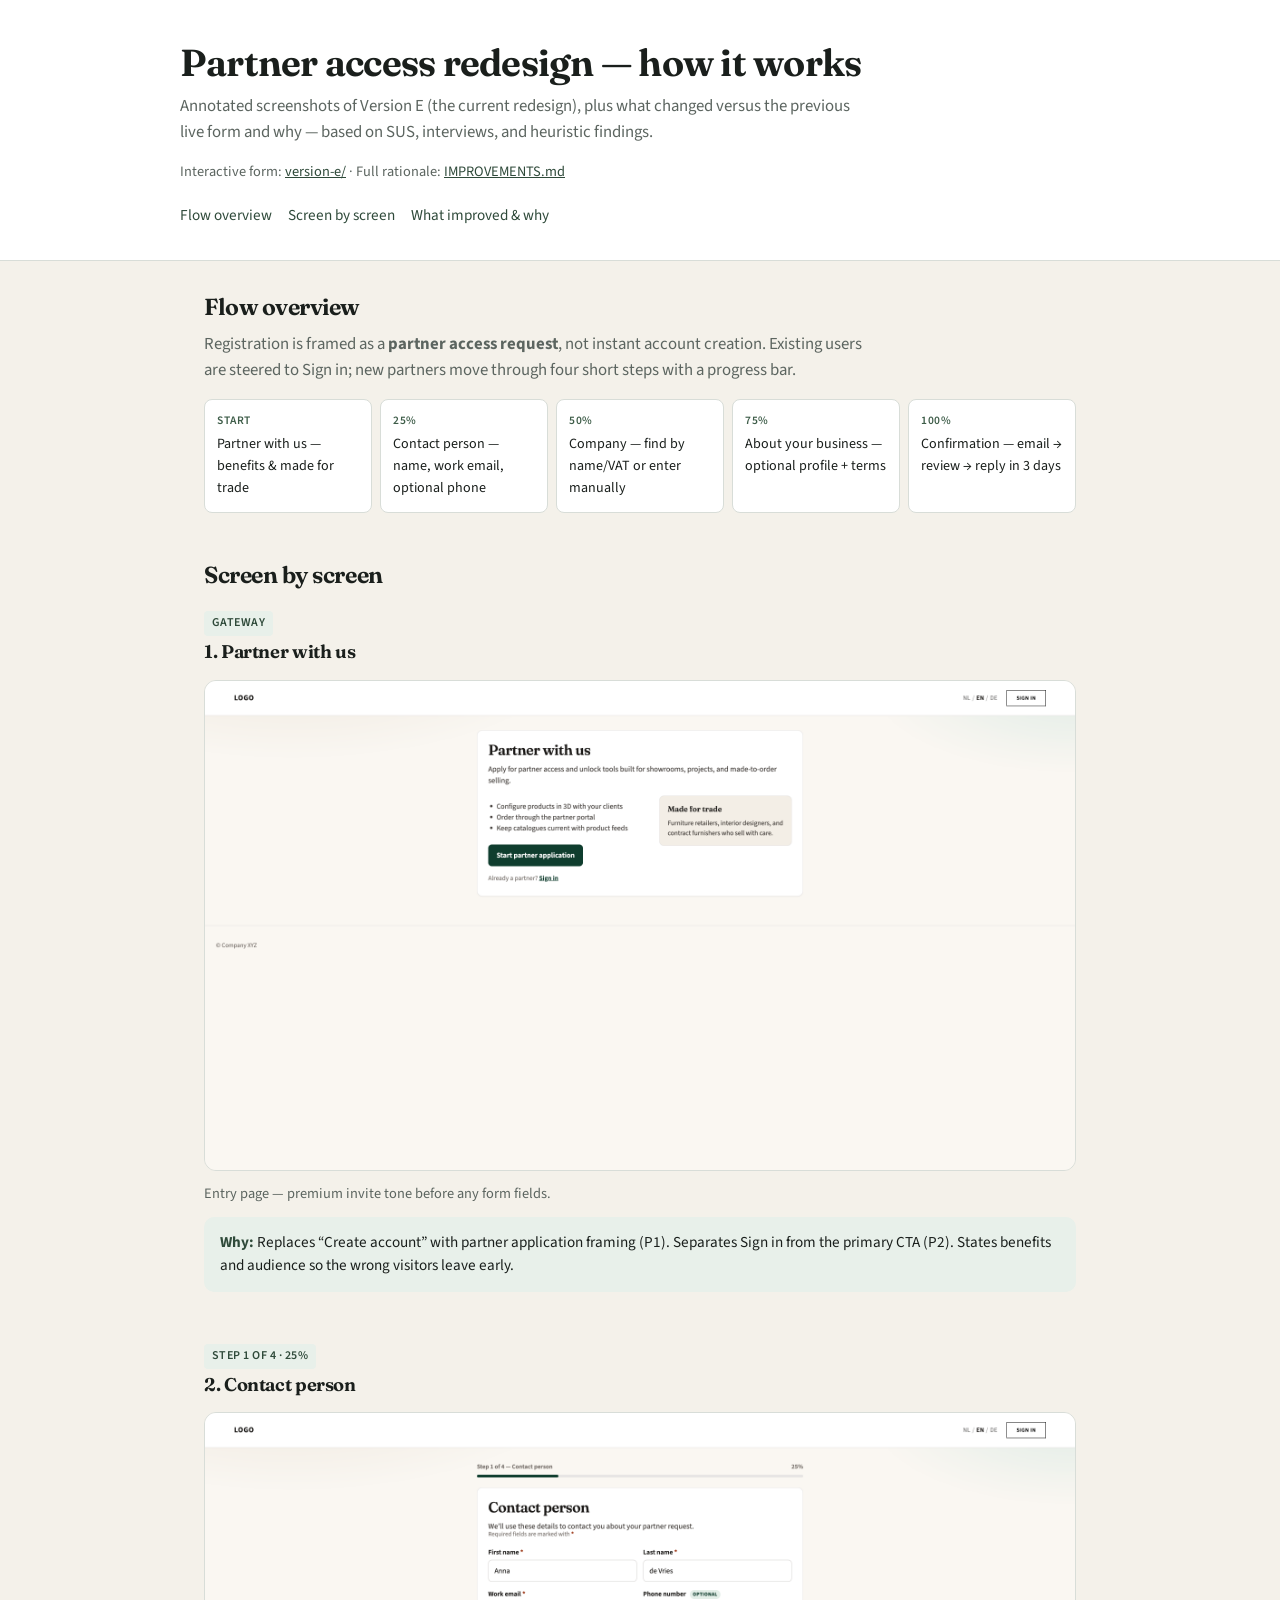
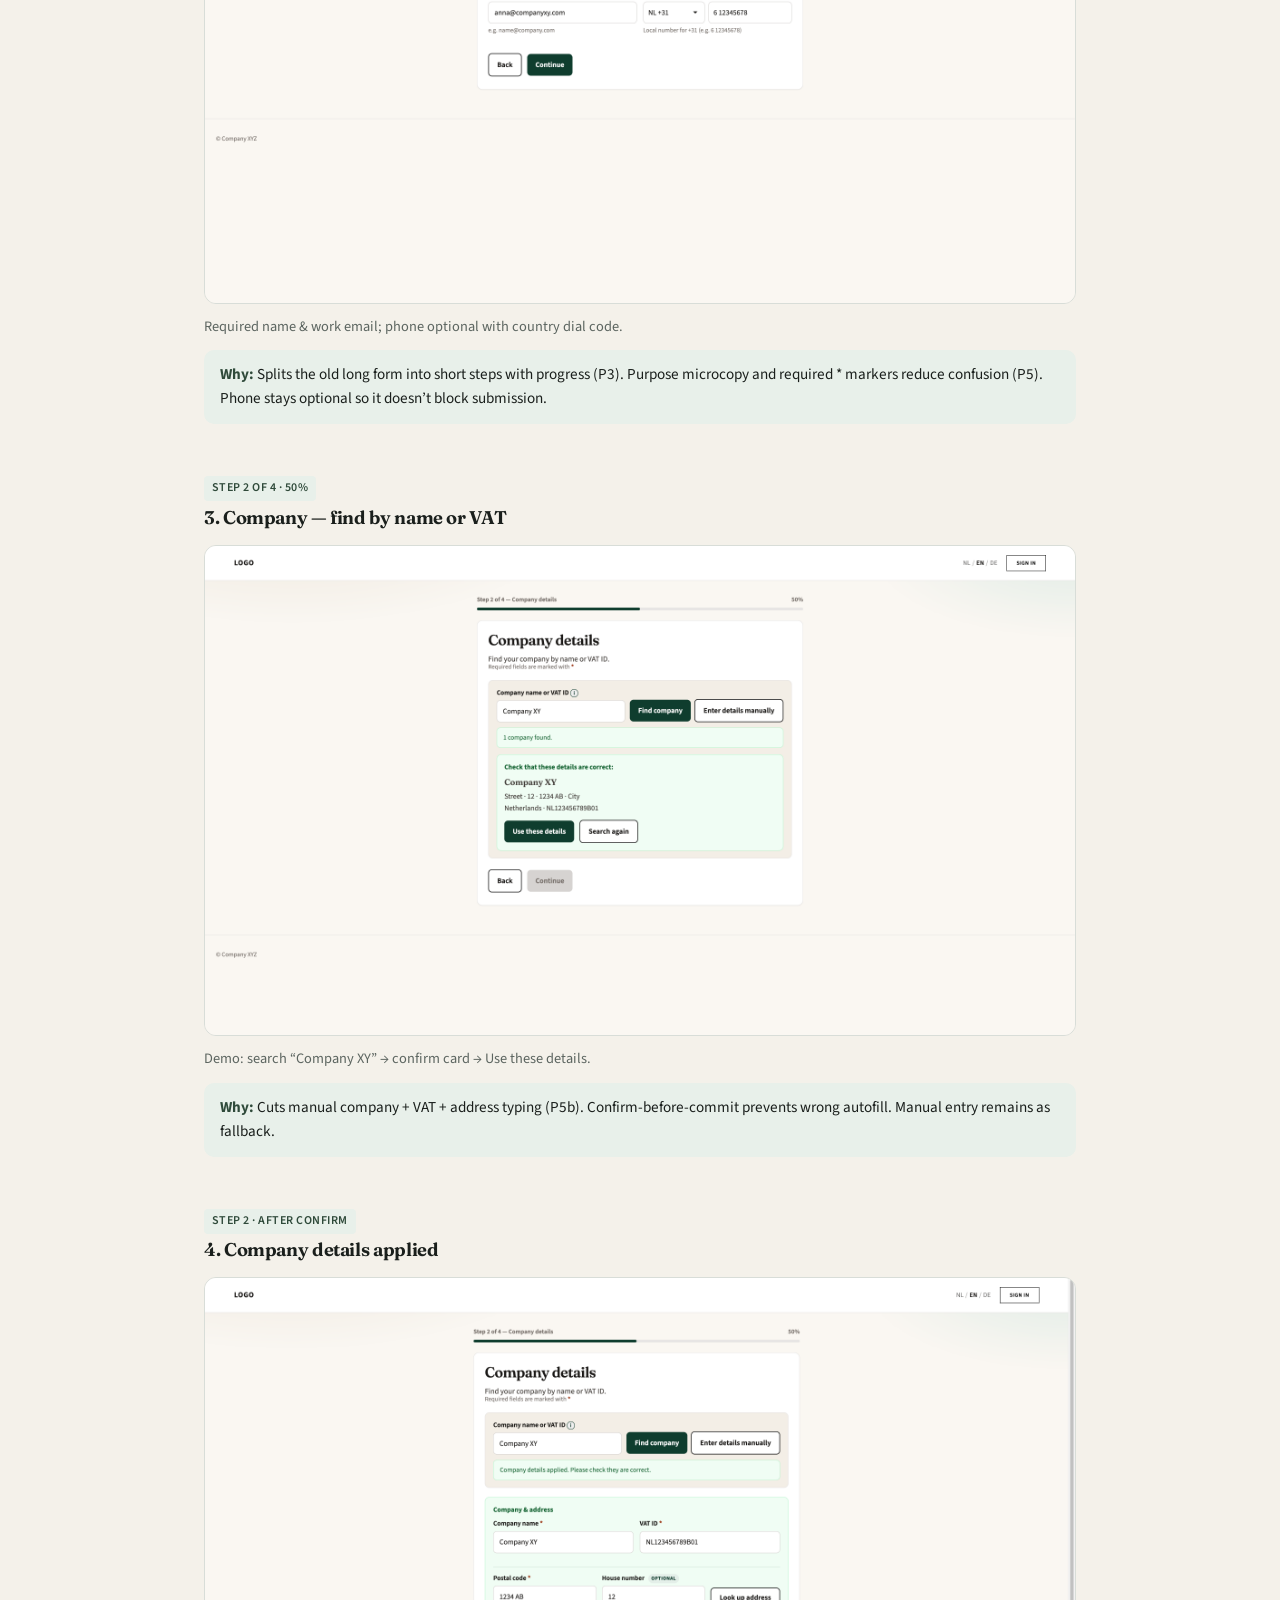
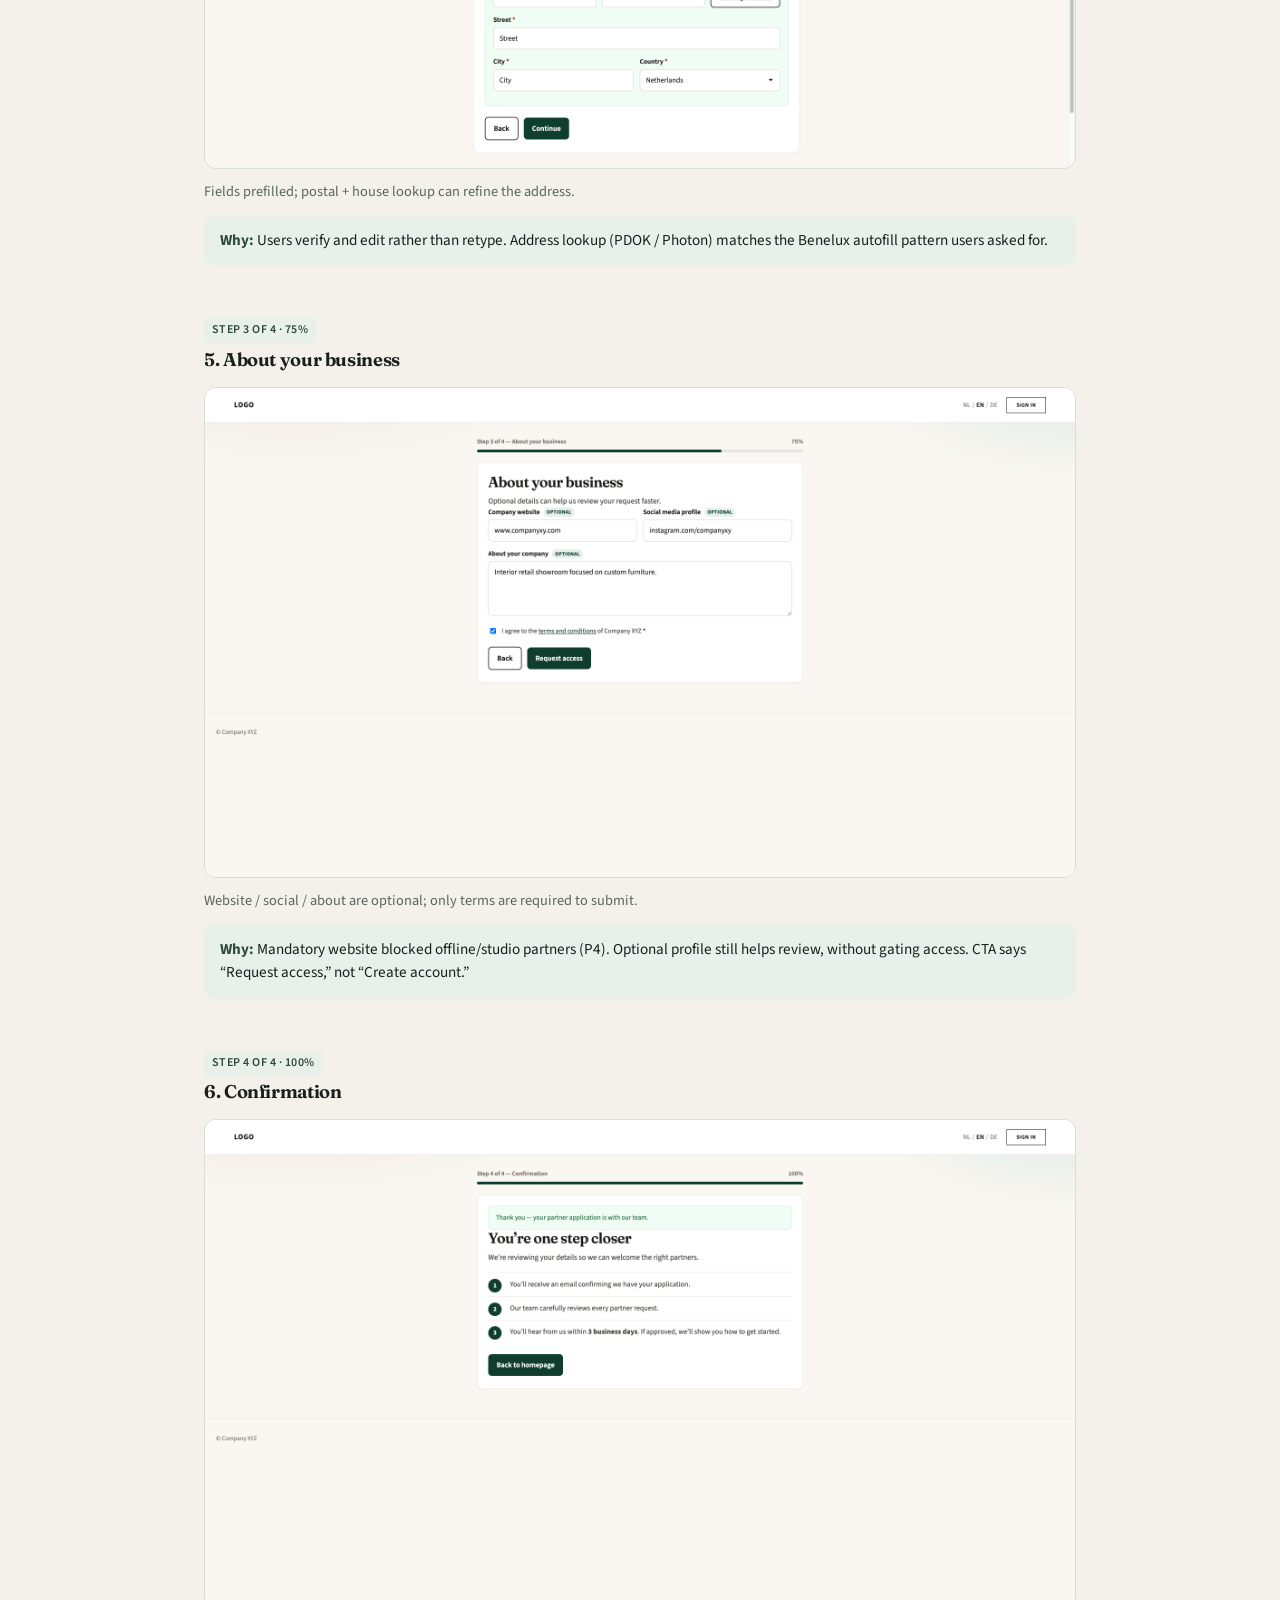
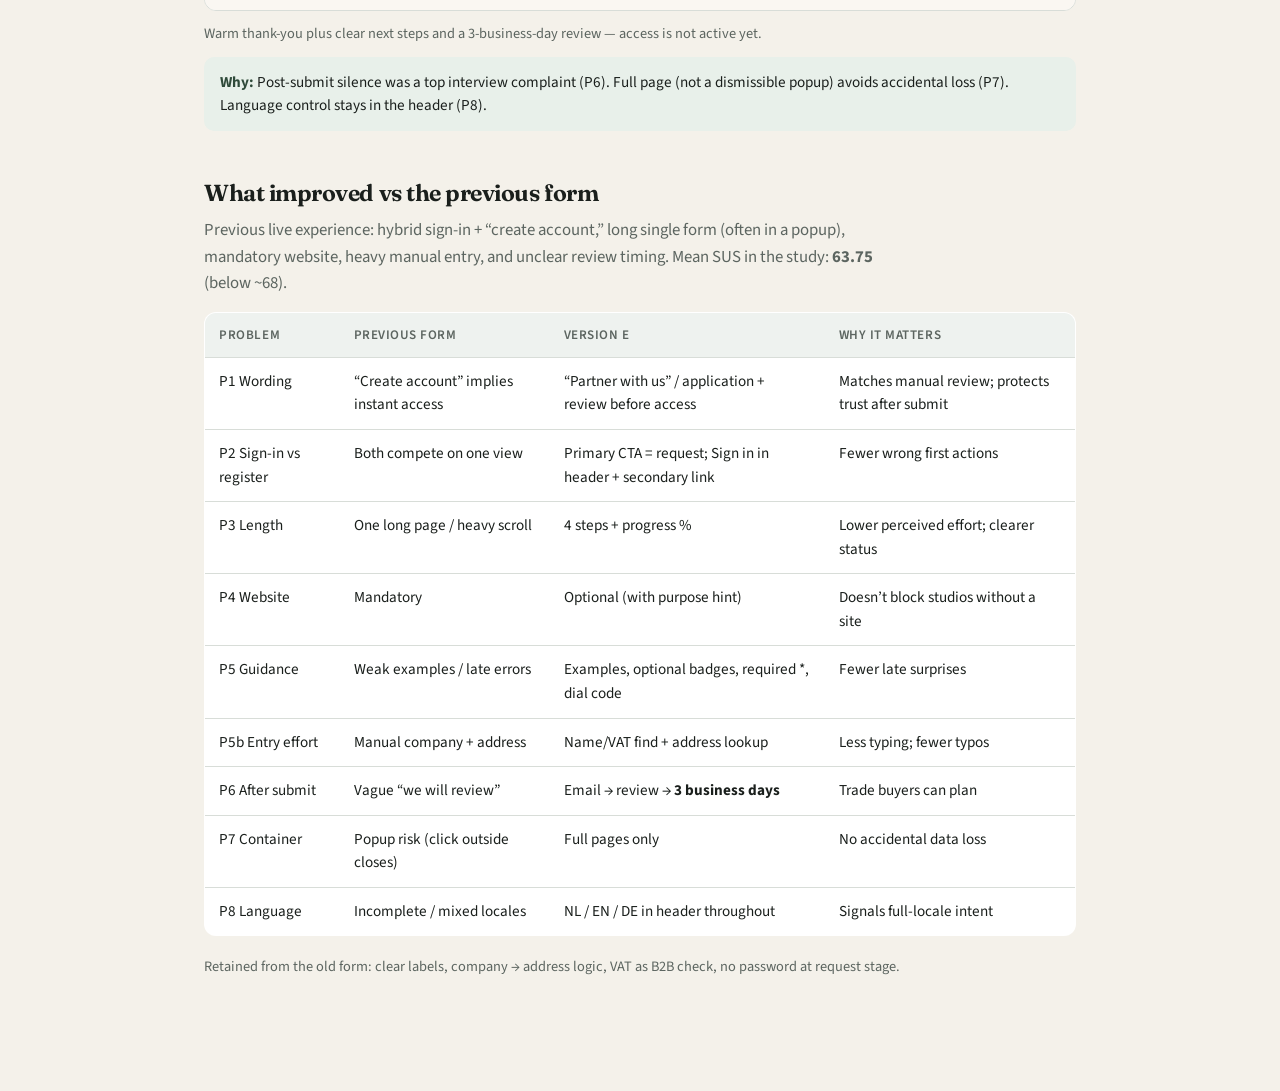
==== screenshots/index.html @ 0f091ab4 "Add partner access redesign mockup for thesis demo. Interactive multi-step form, screenshots walkthr" ====
<!DOCTYPE html>
<html lang="en">
<head>
  <meta charset="utf-8" />
  <meta name="viewport" content="width=device-width, initial-scale=1" />
  <title>Partner access — screenshots &amp; improvements</title>
  <link rel="preconnect" href="https://fonts.googleapis.com" />
  <link rel="preconnect" href="https://fonts.gstatic.com" crossorigin />
  <link href="https://fonts.googleapis.com/css2?family=Fraunces:opsz,wght@9..144,500;9..144,650&family=Source+Sans+3:wght@400;500;600&display=swap" rel="stylesheet" />
  <style>
    :root {
      --ink: #1a1f1c;
      --muted: #5c6560;
      --line: #d8ddd8;
      --paper: #f4f1ea;
      --card: #fff;
      --green: #2f4a3a;
      --green-soft: #e8f0ea;
      --accent: #3d5c48;
    }
    * { box-sizing: border-box; }
    body {
      margin: 0;
      font-family: "Source Sans 3", system-ui, sans-serif;
      color: var(--ink);
      background: var(--paper);
      line-height: 1.55;
    }
    header.hero {
      padding: 2.5rem 1.5rem 2rem;
      border-bottom: 1px solid var(--line);
      background: #fff;
    }
    .wrap { max-width: 920px; margin: 0 auto; }
    h1, h2, h3 {
      font-family: Fraunces, Georgia, serif;
      font-weight: 650;
      letter-spacing: -0.02em;
      line-height: 1.2;
    }
    h1 { font-size: clamp(1.75rem, 4vw, 2.35rem); margin: 0 0 0.5rem; }
    h2 { font-size: 1.45rem; margin: 0 0 0.65rem; }
    h3 { font-size: 1.15rem; margin: 0 0 0.4rem; }
    .lede { color: var(--muted); font-size: 1.05rem; max-width: 42rem; margin: 0; }
    .meta {
      margin-top: 1rem;
      font-size: 0.9rem;
      color: var(--muted);
    }
    .meta a { color: var(--green); }
    nav.toc {
      display: flex;
      flex-wrap: wrap;
      gap: 0.5rem 1rem;
      margin-top: 1.25rem;
      font-size: 0.95rem;
    }
    nav.toc a { color: var(--green); text-decoration: none; border-bottom: 1px solid transparent; }
    nav.toc a:hover { border-bottom-color: var(--green); }
    main { padding: 2rem 1.5rem 4rem; }
    section { margin-bottom: 3rem; }
    .shot {
      background: var(--card);
      border: 1px solid var(--line);
      border-radius: 12px;
      overflow: hidden;
      margin: 1rem 0 0.75rem;
    }
    .shot img {
      display: block;
      width: 100%;
      height: auto;
    }
    .caption {
      font-size: 0.9rem;
      color: var(--muted);
      margin: 0;
    }
    .why {
      background: var(--green-soft);
      border-radius: 10px;
      padding: 0.85rem 1rem;
      margin-top: 0.75rem;
      font-size: 0.95rem;
    }
    .why strong { color: var(--green); }
    table {
      width: 100%;
      border-collapse: collapse;
      font-size: 0.95rem;
      background: var(--card);
      border: 1px solid var(--line);
      border-radius: 12px;
      overflow: hidden;
    }
    th, td {
      text-align: left;
      padding: 0.75rem 0.9rem;
      vertical-align: top;
      border-bottom: 1px solid var(--line);
    }
    th {
      background: #eef2ef;
      font-weight: 600;
      font-size: 0.82rem;
      text-transform: uppercase;
      letter-spacing: 0.04em;
      color: var(--muted);
    }
    tr:last-child td { border-bottom: none; }
    .pill {
      display: inline-block;
      font-size: 0.75rem;
      font-weight: 600;
      letter-spacing: 0.04em;
      text-transform: uppercase;
      color: var(--green);
      background: var(--green-soft);
      padding: 0.2rem 0.5rem;
      border-radius: 4px;
      margin-bottom: 0.35rem;
    }
    .flow {
      display: grid;
      grid-template-columns: repeat(auto-fit, minmax(140px, 1fr));
      gap: 0.5rem;
      margin: 1rem 0 0;
    }
    .flow div {
      background: #fff;
      border: 1px solid var(--line);
      border-radius: 8px;
      padding: 0.75rem;
      font-size: 0.88rem;
    }
    .flow span {
      display: block;
      font-size: 0.72rem;
      font-weight: 600;
      color: var(--accent);
      text-transform: uppercase;
      letter-spacing: 0.05em;
      margin-bottom: 0.25rem;
    }
  </style>
</head>
<body>
  <header class="hero">
    <div class="wrap">
      <h1>Partner access redesign — how it works</h1>
      <p class="lede">
        Annotated screenshots of Version E (the current redesign), plus what changed versus the previous live form and why — based on SUS, interviews, and heuristic findings.
      </p>
      <p class="meta">
        Interactive form: <a href="../version-e/index.html">version-e/</a>
        · Full rationale: <a href="../IMPROVEMENTS.md">IMPROVEMENTS.md</a>
      </p>
      <nav class="toc" aria-label="On this page">
        <a href="#flow">Flow overview</a>
        <a href="#screens">Screen by screen</a>
        <a href="#improvements">What improved &amp; why</a>
      </nav>
    </div>
  </header>

  <main class="wrap">
    <section id="flow">
      <h2>Flow overview</h2>
      <p class="lede" style="margin-bottom:0">
        Registration is framed as a <strong>partner access request</strong>, not instant account creation. Existing users are steered to Sign in; new partners move through four short steps with a progress bar.
      </p>
      <div class="flow">
        <div><span>Start</span> Partner with us — benefits &amp; made for trade</div>
        <div><span>25%</span> Contact person — name, work email, optional phone</div>
        <div><span>50%</span> Company — find by name/VAT or enter manually</div>
        <div><span>75%</span> About your business — optional profile + terms</div>
        <div><span>100%</span> Confirmation — email → review → reply in 3 days</div>
      </div>
    </section>

    <section id="screens">
      <h2>Screen by screen</h2>

      <article>
        <p class="pill">Gateway</p>
        <h3>1. Partner with us</h3>
        <div class="shot">
          <img src="01-gateway.png" alt="Gateway: Partner with us with benefits list and Made for trade" />
        </div>
        <p class="caption">Entry page — premium invite tone before any form fields.</p>
        <div class="why">
          <strong>Why:</strong> Replaces “Create account” with partner application framing (P1). Separates Sign in from the primary CTA (P2). States benefits and audience so the wrong visitors leave early.
        </div>
      </article>

      <article style="margin-top:2.5rem">
        <p class="pill">Step 1 of 4 · 25%</p>
        <h3>2. Contact person</h3>
        <div class="shot">
          <img src="02-contact.png" alt="Contact person step with name, email, and phone with country dial code" />
        </div>
        <p class="caption">Required name &amp; work email; phone optional with country dial code.</p>
        <div class="why">
          <strong>Why:</strong> Splits the old long form into short steps with progress (P3). Purpose microcopy and required * markers reduce confusion (P5). Phone stays optional so it doesn’t block submission.
        </div>
      </article>

      <article style="margin-top:2.5rem">
        <p class="pill">Step 2 of 4 · 50%</p>
        <h3>3. Company — find by name or VAT</h3>
        <div class="shot">
          <img src="03-company-search.png" alt="Company search result for Company XY with Use these details" />
        </div>
        <p class="caption">Demo: search “Company XY” → confirm card → Use these details.</p>
        <div class="why">
          <strong>Why:</strong> Cuts manual company + VAT + address typing (P5b). Confirm-before-commit prevents wrong autofill. Manual entry remains as fallback.
        </div>
      </article>

      <article style="margin-top:2.5rem">
        <p class="pill">Step 2 · after confirm</p>
        <h3>4. Company details applied</h3>
        <div class="shot">
          <img src="04-company-filled.png" alt="Company and address fields filled after selecting Company XY" />
        </div>
        <p class="caption">Fields prefilled; postal + house lookup can refine the address.</p>
        <div class="why">
          <strong>Why:</strong> Users verify and edit rather than retype. Address lookup (PDOK / Photon) matches the Benelux autofill pattern users asked for.
        </div>
      </article>

      <article style="margin-top:2.5rem">
        <p class="pill">Step 3 of 4 · 75%</p>
        <h3>5. About your business</h3>
        <div class="shot">
          <img src="05-about-business.png" alt="Optional website, social, about company, and terms with Request access button" />
        </div>
        <p class="caption">Website / social / about are optional; only terms are required to submit.</p>
        <div class="why">
          <strong>Why:</strong> Mandatory website blocked offline/studio partners (P4). Optional profile still helps review, without gating access. CTA says “Request access,” not “Create account.”
        </div>
      </article>

      <article style="margin-top:2.5rem">
        <p class="pill">Step 4 of 4 · 100%</p>
        <h3>6. Confirmation</h3>
        <div class="shot">
          <img src="06-confirmation.png" alt="Confirmation: you’re one step closer, review within 3 business days" />
        </div>
        <p class="caption">Warm thank-you plus clear next steps and a 3-business-day review — access is not active yet.</p>
        <div class="why">
          <strong>Why:</strong> Post-submit silence was a top interview complaint (P6). Full page (not a dismissible popup) avoids accidental loss (P7). Language control stays in the header (P8).
        </div>
      </article>
    </section>

    <section id="improvements">
      <h2>What improved vs the previous form</h2>
      <p class="lede" style="margin-bottom:1rem">
        Previous live experience: hybrid sign-in + “create account,” long single form (often in a popup), mandatory website, heavy manual entry, and unclear review timing. Mean SUS in the study: <strong>63.75</strong> (below ~68).
      </p>
      <table>
        <thead>
          <tr>
            <th>Problem</th>
            <th>Previous form</th>
            <th>Version E</th>
            <th>Why it matters</th>
          </tr>
        </thead>
        <tbody>
          <tr>
            <td>P1 Wording</td>
            <td>“Create account” implies instant access</td>
            <td>“Partner with us” / application + review before access</td>
            <td>Matches manual review; protects trust after submit</td>
          </tr>
          <tr>
            <td>P2 Sign-in vs register</td>
            <td>Both compete on one view</td>
            <td>Primary CTA = request; Sign in in header + secondary link</td>
            <td>Fewer wrong first actions</td>
          </tr>
          <tr>
            <td>P3 Length</td>
            <td>One long page / heavy scroll</td>
            <td>4 steps + progress %</td>
            <td>Lower perceived effort; clearer status</td>
          </tr>
          <tr>
            <td>P4 Website</td>
            <td>Mandatory</td>
            <td>Optional (with purpose hint)</td>
            <td>Doesn’t block studios without a site</td>
          </tr>
          <tr>
            <td>P5 Guidance</td>
            <td>Weak examples / late errors</td>
            <td>Examples, optional badges, required *, dial code</td>
            <td>Fewer late surprises</td>
          </tr>
          <tr>
            <td>P5b Entry effort</td>
            <td>Manual company + address</td>
            <td>Name/VAT find + address lookup</td>
            <td>Less typing; fewer typos</td>
          </tr>
          <tr>
            <td>P6 After submit</td>
            <td>Vague “we will review”</td>
            <td>Email → review → <strong>3 business days</strong></td>
            <td>Trade buyers can plan</td>
          </tr>
          <tr>
            <td>P7 Container</td>
            <td>Popup risk (click outside closes)</td>
            <td>Full pages only</td>
            <td>No accidental data loss</td>
          </tr>
          <tr>
            <td>P8 Language</td>
            <td>Incomplete / mixed locales</td>
            <td>NL / EN / DE in header throughout</td>
            <td>Signals full-locale intent</td>
          </tr>
        </tbody>
      </table>
      <p class="meta" style="margin-top:1.25rem">
        Retained from the old form: clear labels, company → address logic, VAT as B2B check, no password at request stage.
      </p>
    </section>
  </main>
</body>
</html>
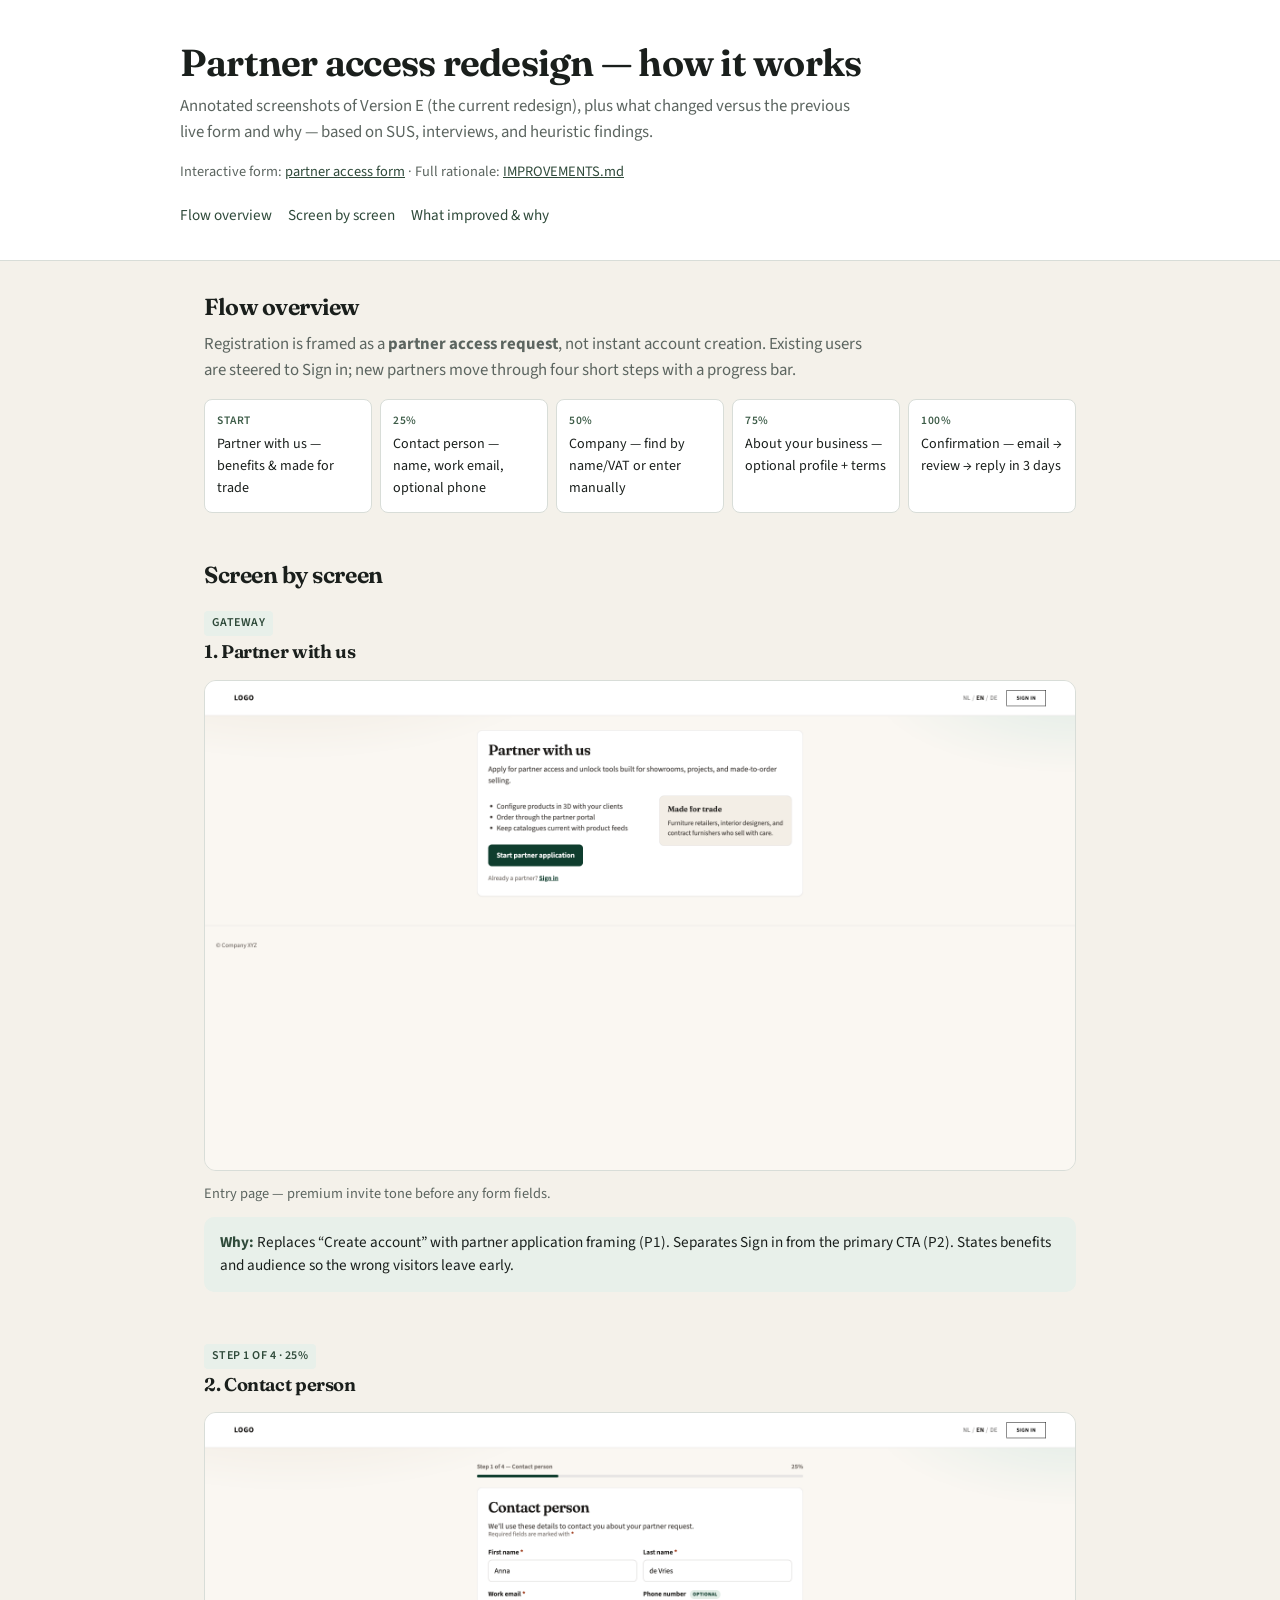
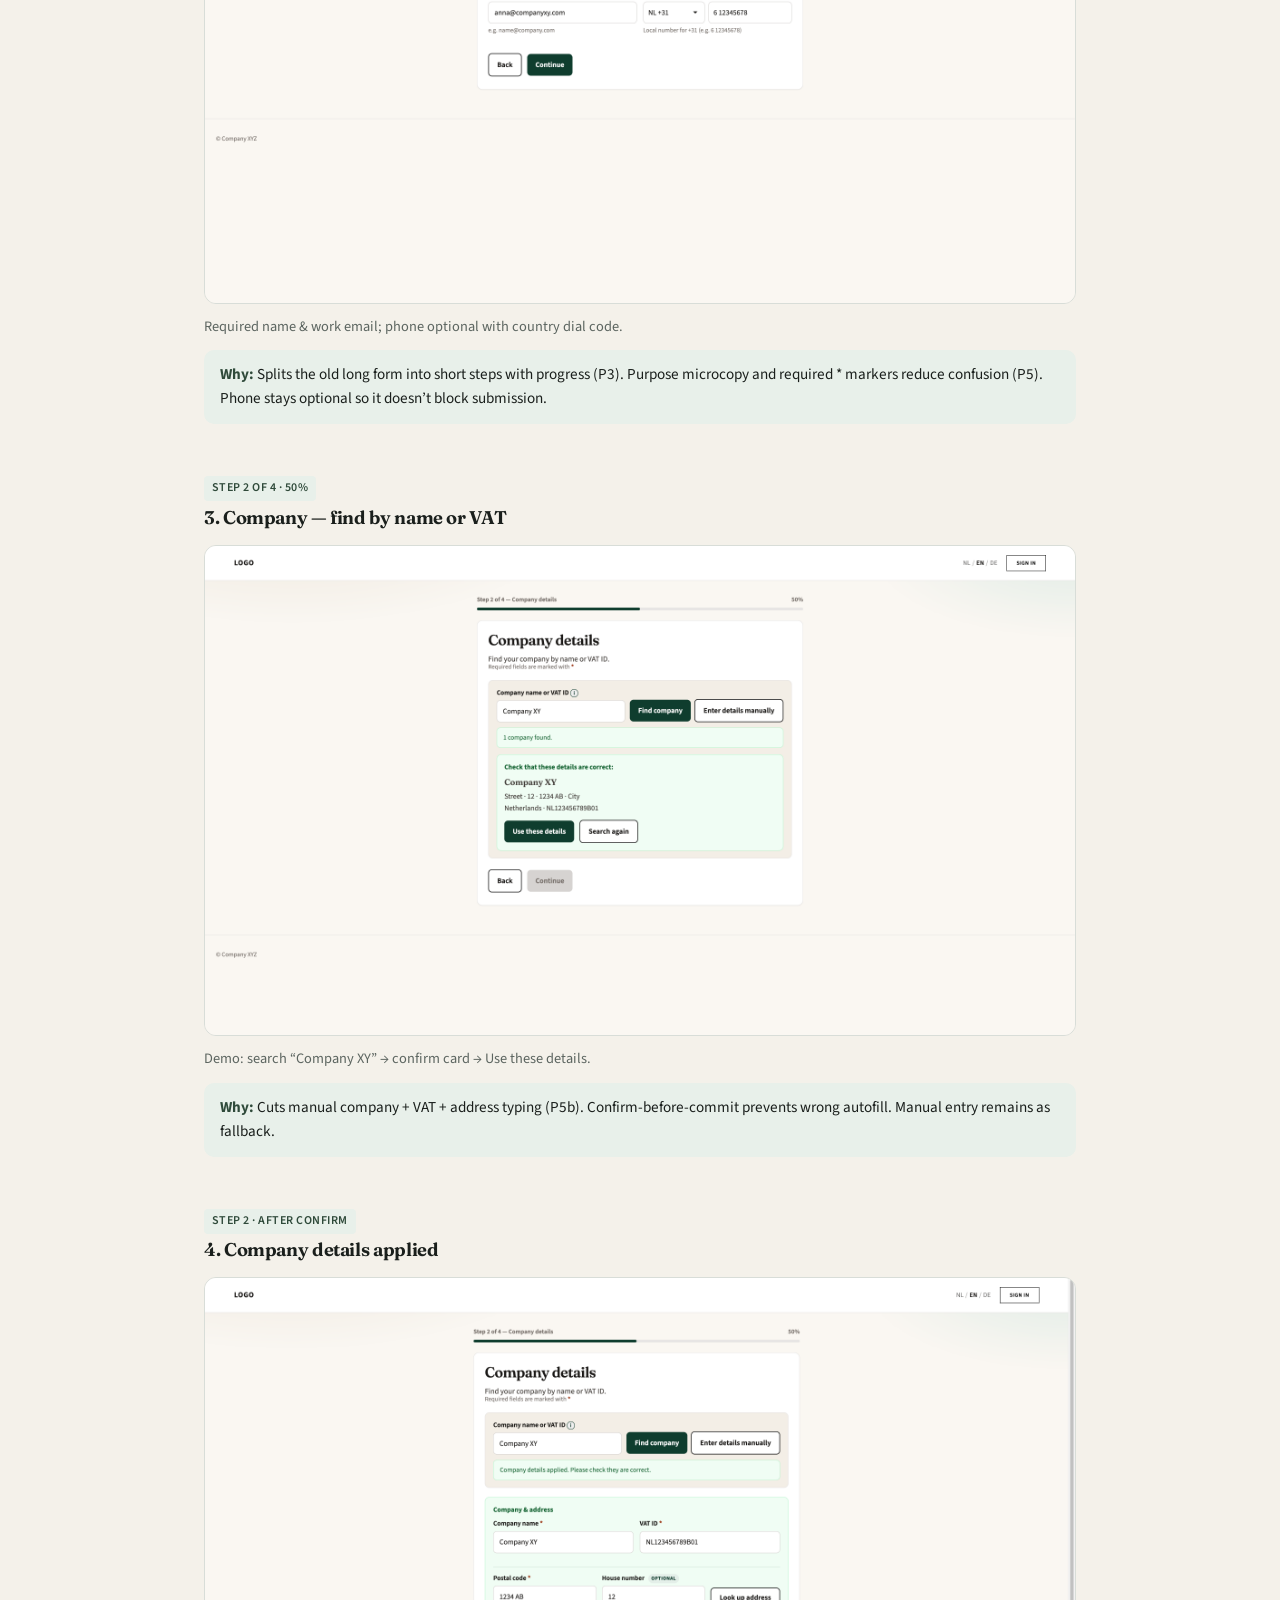
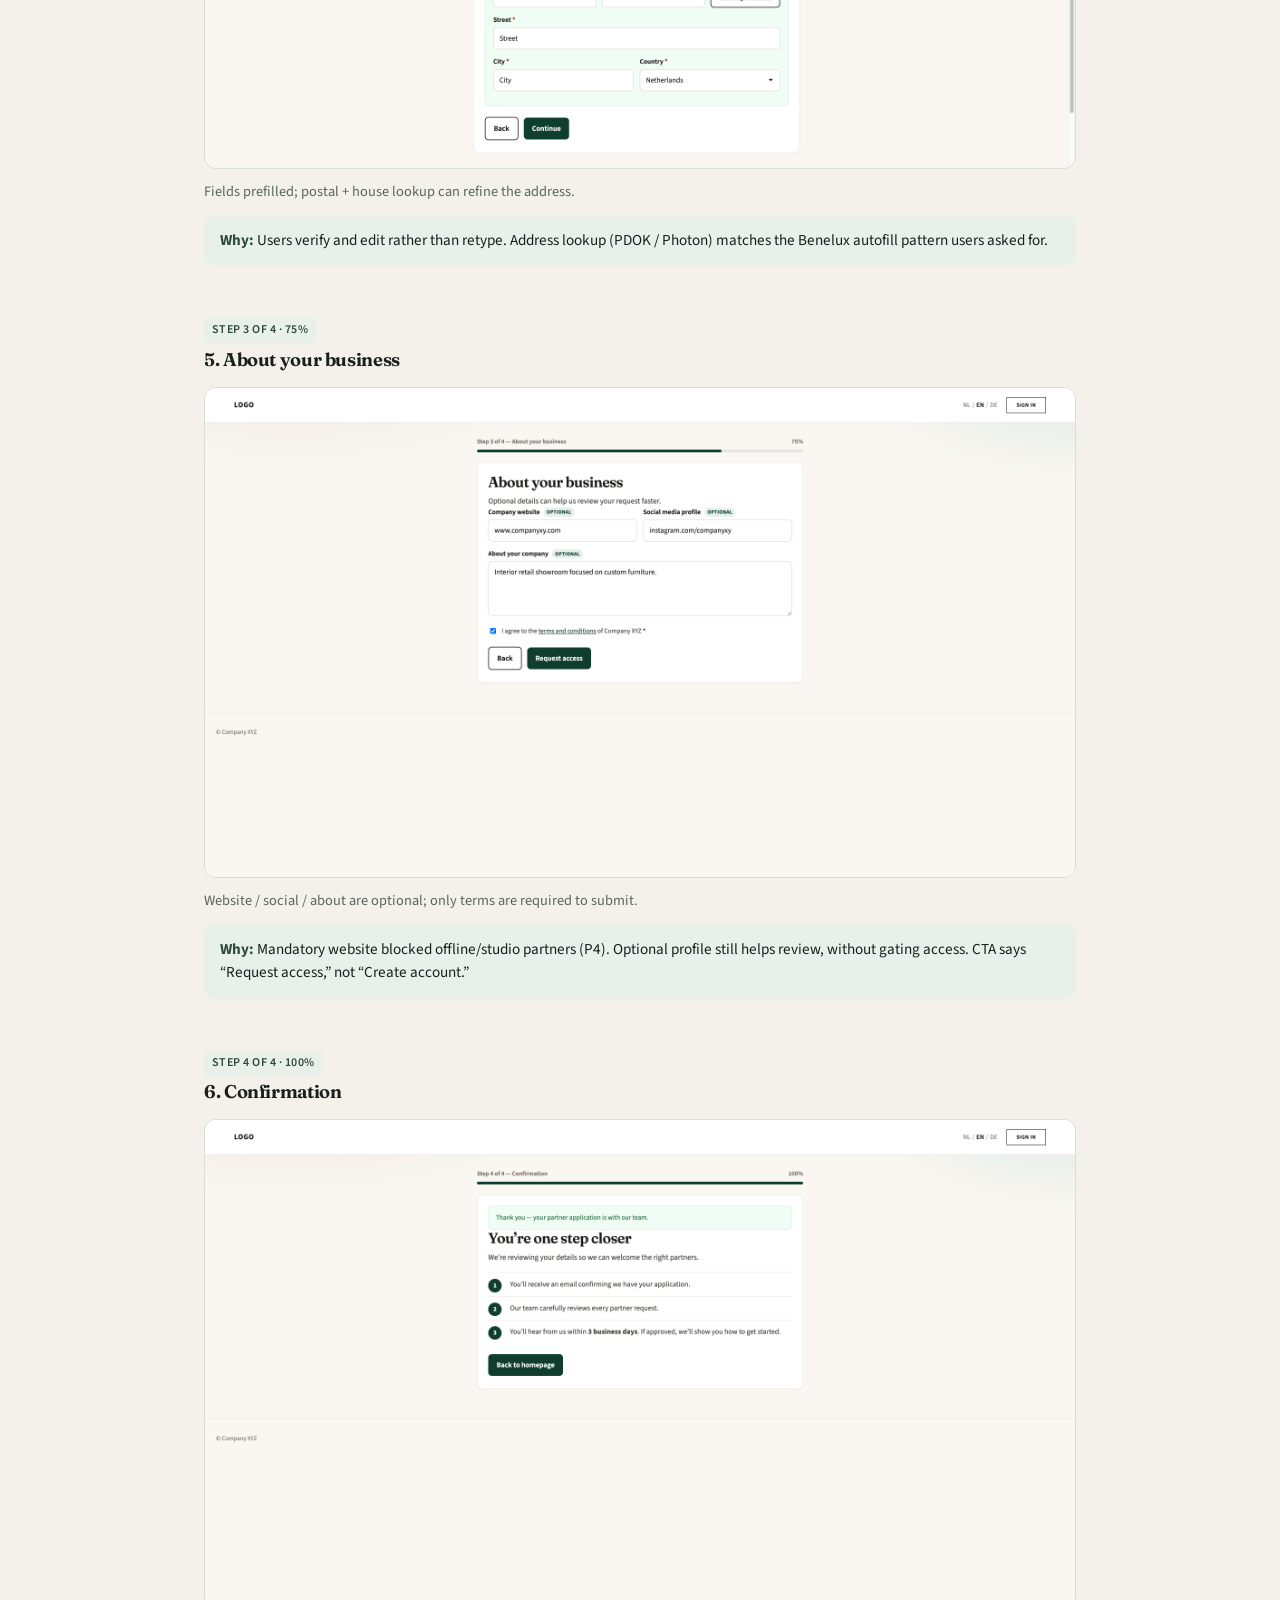
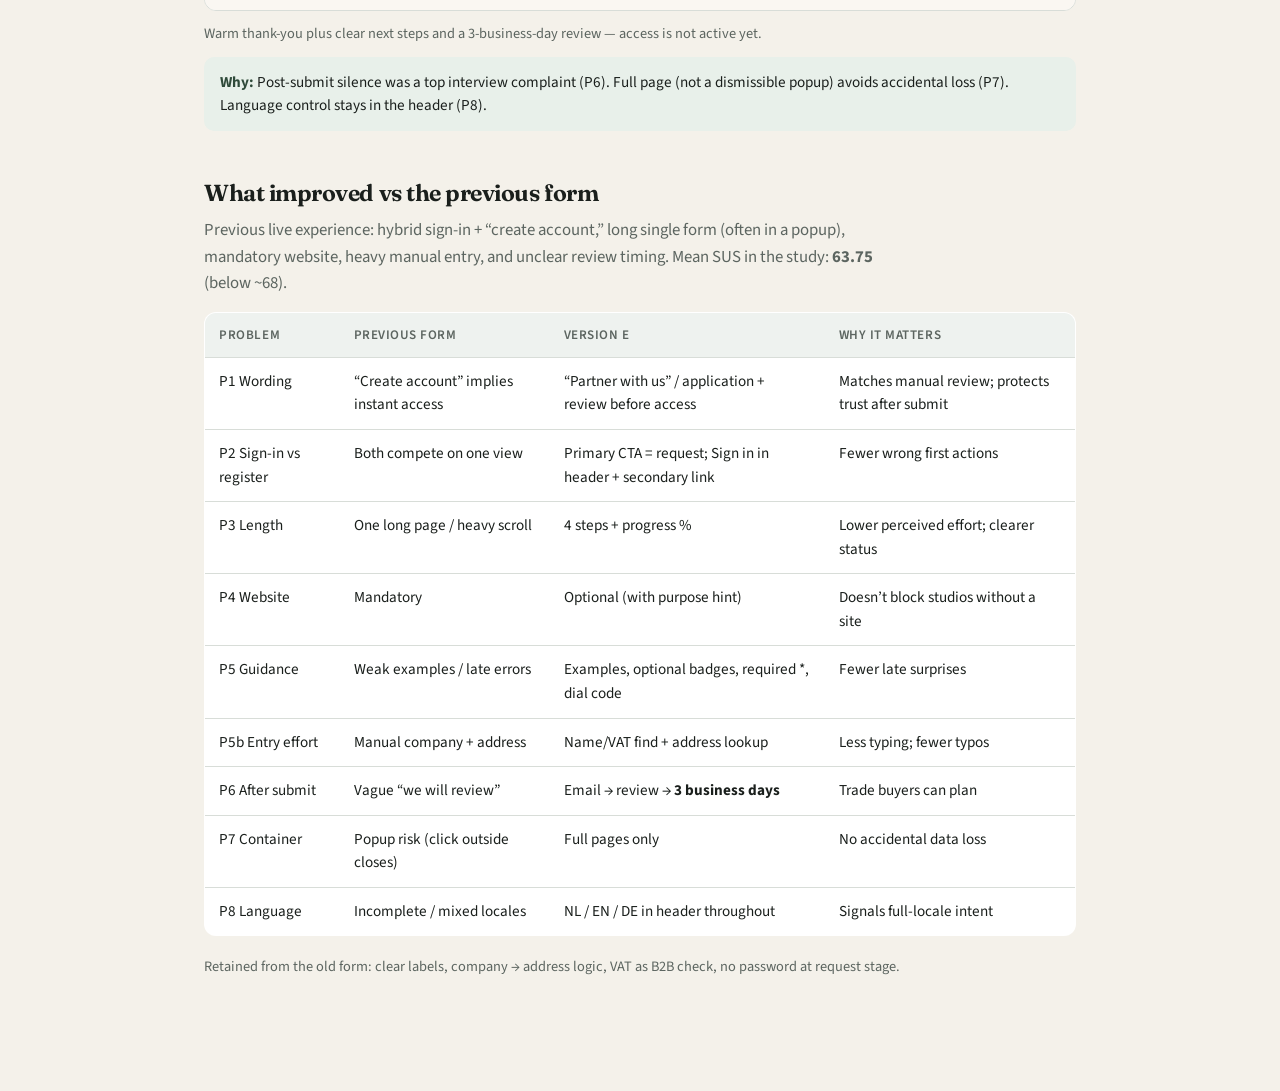
==== commit a095737a: "Serve the partner form from the site root. Move pages out of version-e so the live URL is / instead " ====
--- a/screenshots/index.html
+++ b/screenshots/index.html
@@ -152,7 +152,7 @@
         Annotated screenshots of Version E (the current redesign), plus what changed versus the previous live form and why — based on SUS, interviews, and heuristic findings.
       </p>
       <p class="meta">
-        Interactive form: <a href="../version-e/index.html">version-e/</a>
+        Interactive form: <a href="../index.html">partner access form</a>
         · Full rationale: <a href="../IMPROVEMENTS.md">IMPROVEMENTS.md</a>
       </p>
       <nav class="toc" aria-label="On this page">
